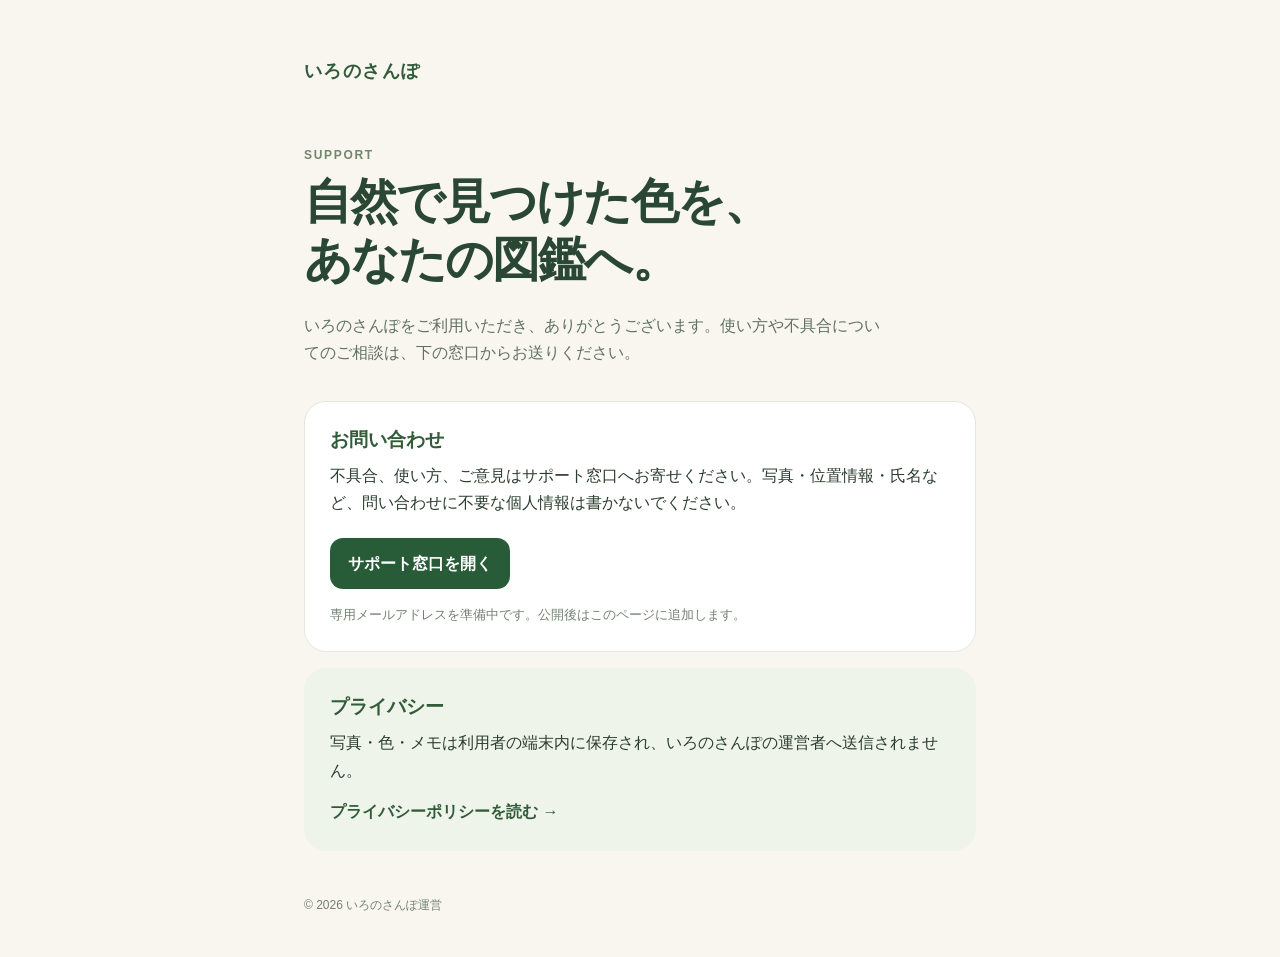
==== index.html @ 2a93d103 "feat: 公開サポートページを追加" ====
<!doctype html>
<html lang="ja">
  <head>
    <meta charset="utf-8">
    <meta name="viewport" content="width=device-width, initial-scale=1">
    <meta name="description" content="いろのさんぽのサポート窓口です。">
    <title>いろのさんぽ サポート</title>
    <link rel="stylesheet" href="style.css">
  </head>
  <body>
    <main class="page">
      <a class="brand" href="./">いろのさんぽ</a>
      <p class="eyebrow">SUPPORT</p>
      <h1>自然で見つけた色を、<br>あなたの図鑑へ。</h1>
      <p class="lead">いろのさんぽをご利用いただき、ありがとうございます。使い方や不具合についてのご相談は、下の窓口からお送りください。</p>

      <section class="card">
        <h2>お問い合わせ</h2>
        <p>不具合、使い方、ご意見はサポート窓口へお寄せください。写真・位置情報・氏名など、問い合わせに不要な個人情報は書かないでください。</p>
        <a class="button" href="https://github.com/BlackLuminor/iro-no-sanpo-support/issues/new/choose">サポート窓口を開く</a>
        <p class="note">専用メールアドレスを準備中です。公開後はこのページに追加します。</p>
      </section>

      <section class="card muted">
        <h2>プライバシー</h2>
        <p>写真・色・メモは利用者の端末内に保存され、いろのさんぽの運営者へ送信されません。</p>
        <a class="text-link" href="privacy.html">プライバシーポリシーを読む →</a>
      </section>

      <footer>© 2026 いろのさんぽ運営</footer>
    </main>
  </body>
</html>
---- style.css ----
:root { color: #2b3d2e; background: #f8f6ef; font-family: -apple-system, BlinkMacSystemFont, "Hiragino Sans", "Yu Gothic", sans-serif; line-height: 1.7; }
* { box-sizing: border-box; }
body { margin: 0; }
a { color: inherit; }
.page { margin: 0 auto; max-width: 720px; padding: 56px 24px 42px; }
.brand { color: #315b39; font-size: 18px; font-weight: 800; letter-spacing: .08em; text-decoration: none; }
.eyebrow { color: #71866e; font-size: 12px; font-weight: 800; letter-spacing: .14em; margin: 58px 0 8px; }
h1 { color: #294732; font-size: clamp(30px, 8vw, 48px); letter-spacing: -.04em; line-height: 1.2; margin: 0; }
.lead { color: #607260; font-size: 16px; margin: 24px 0 34px; max-width: 580px; }
.card { background: #fff; border: 1px solid #e2e9df; border-radius: 22px; margin-top: 16px; padding: 25px; }
.card.muted { background: #eef4e9; border-color: transparent; }
h2 { color: #315b39; font-size: 19px; line-height: 1.35; margin: 0 0 10px; }
p { margin: 0 0 14px; }
.button { background: #285c39; border-radius: 13px; color: #fff; display: inline-block; font-weight: 800; margin: 7px 0 15px; padding: 12px 18px; text-decoration: none; }
.text-link { color: #315b39; font-weight: 800; text-decoration: none; }
.note, .updated { color: #738172; font-size: 13px; margin-bottom: 0; }
.policy { max-width: 760px; }
.policy h1 { font-size: clamp(30px, 7vw, 43px); }
.policy section { border-top: 1px solid #dce5d8; margin-top: 29px; padding-top: 25px; }
.policy section p { color: #4f604f; }
footer { color: #738172; font-size: 12px; margin-top: 44px; }
@media (max-width: 480px) { .page { padding-top: 36px; } .eyebrow { margin-top: 42px; } .card { padding: 21px; } }
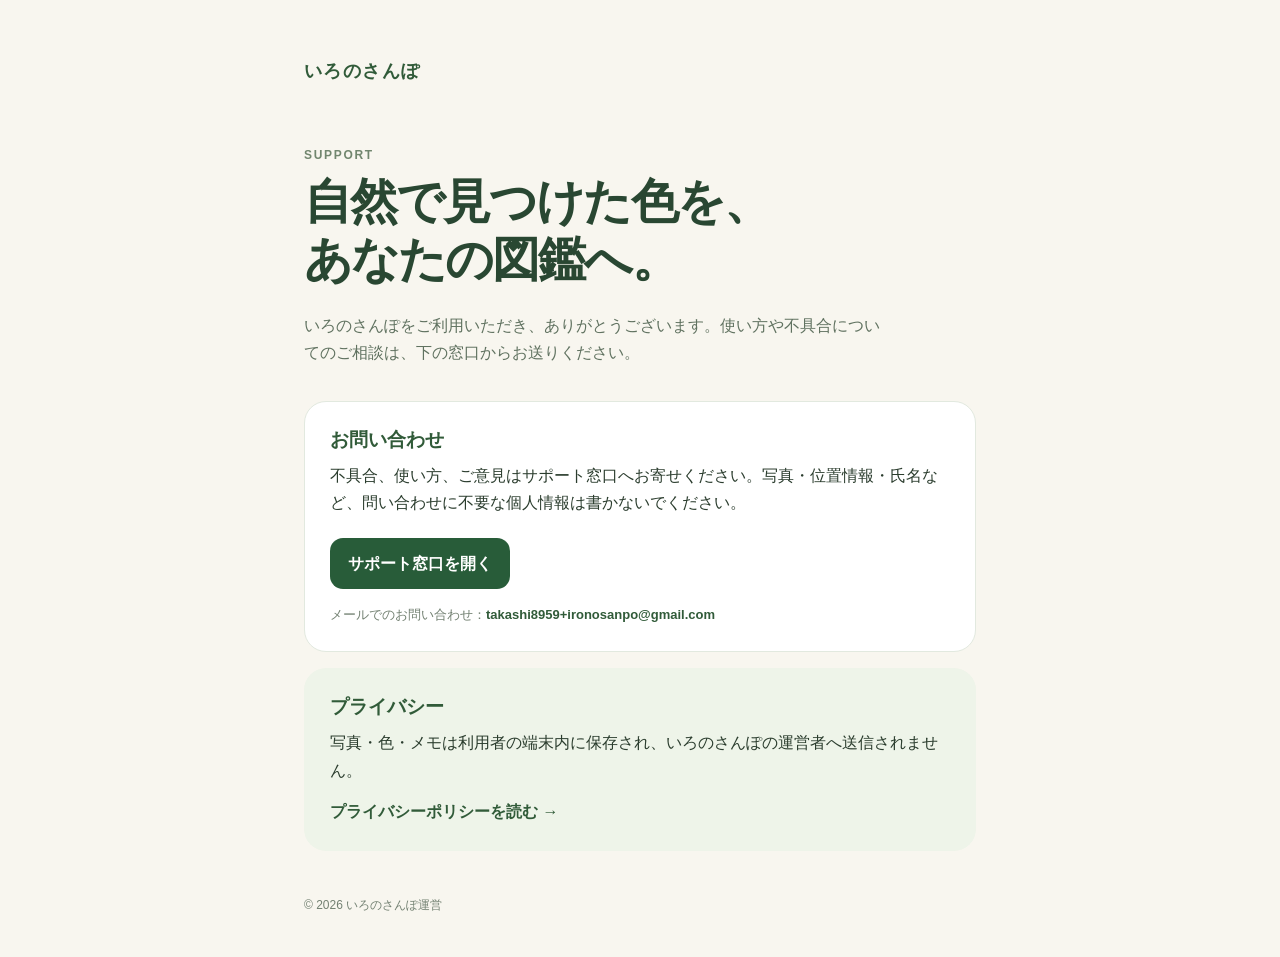
==== commit ba63bc6f: "feat: 専用サポートメールアドレスを掲載" ====
--- a/index.html
+++ b/index.html
@@ -18,7 +18,7 @@
         <h2>お問い合わせ</h2>
         <p>不具合、使い方、ご意見はサポート窓口へお寄せください。写真・位置情報・氏名など、問い合わせに不要な個人情報は書かないでください。</p>
         <a class="button" href="https://github.com/BlackLuminor/iro-no-sanpo-support/issues/new/choose">サポート窓口を開く</a>
-        <p class="note">専用メールアドレスを準備中です。公開後はこのページに追加します。</p>
+        <p class="note">メールでのお問い合わせ：<a class="text-link" href="mailto:takashi8959+ironosanpo@gmail.com">takashi8959+ironosanpo@gmail.com</a></p>
       </section>
 
       <section class="card muted">
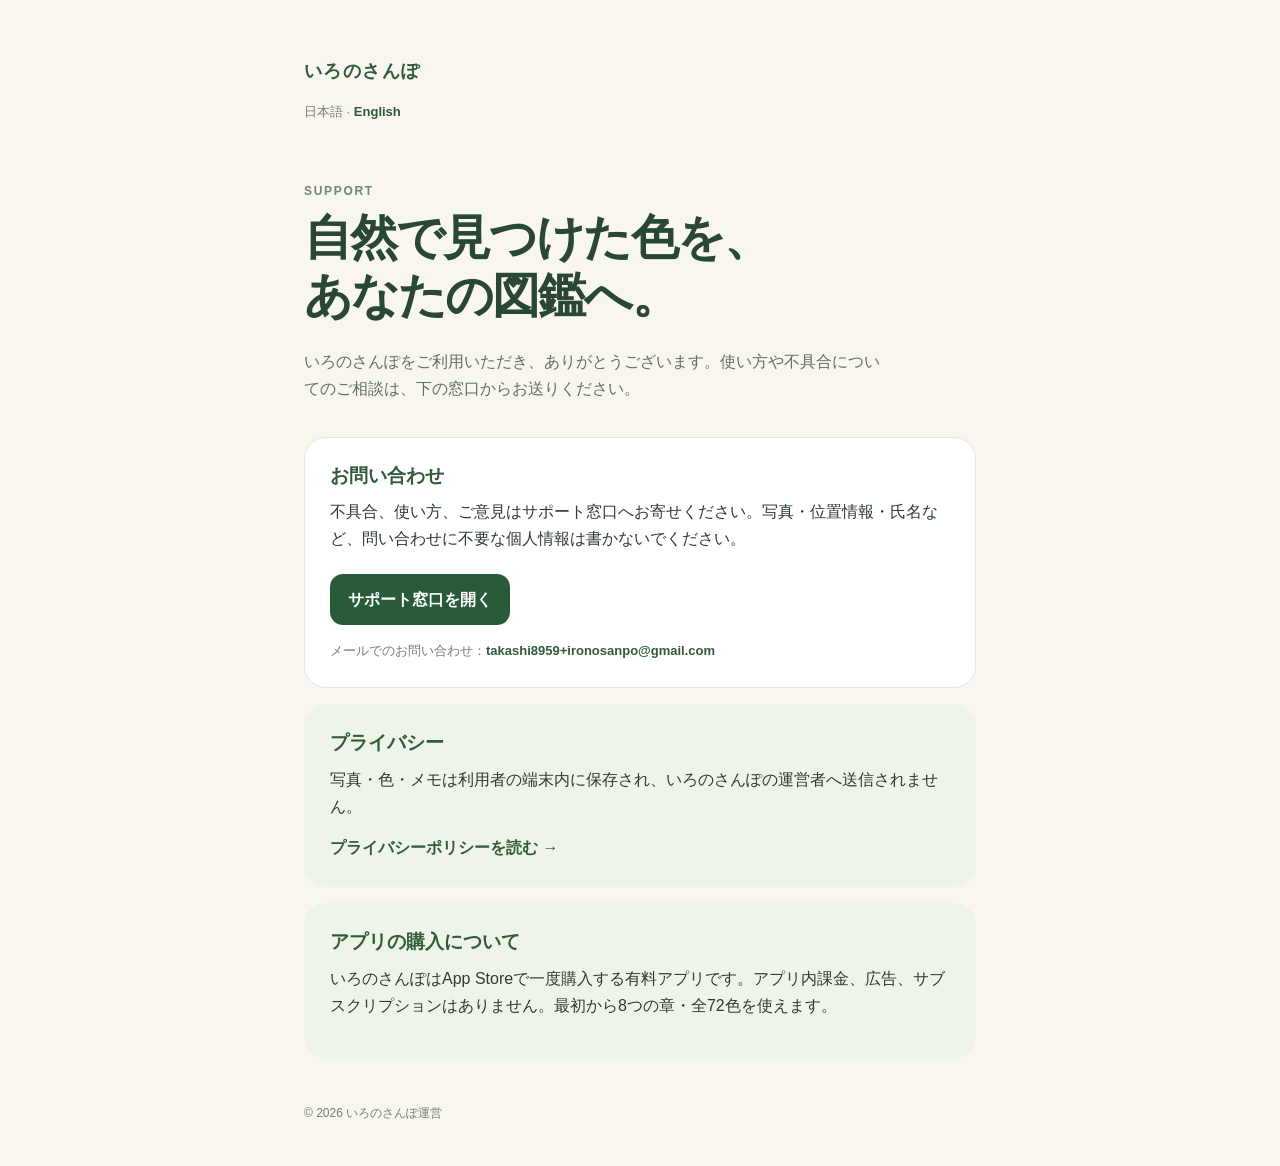
==== commit adbd98df: "docs: localize paid app support pages" ====
--- a/index.html
+++ b/index.html
@@ -10,6 +10,7 @@
   <body>
     <main class="page">
       <a class="brand" href="./">いろのさんぽ</a>
+      <p class="language"><span aria-current="page">日本語</span> · <a href="en/">English</a></p>
       <p class="eyebrow">SUPPORT</p>
       <h1>自然で見つけた色を、<br>あなたの図鑑へ。</h1>
       <p class="lead">いろのさんぽをご利用いただき、ありがとうございます。使い方や不具合についてのご相談は、下の窓口からお送りください。</p>
@@ -27,6 +28,11 @@
         <a class="text-link" href="privacy.html">プライバシーポリシーを読む →</a>
       </section>
 
+      <section class="card muted">
+        <h2>アプリの購入について</h2>
+        <p>いろのさんぽはApp Storeで一度購入する有料アプリです。アプリ内課金、広告、サブスクリプションはありません。最初から8つの章・全72色を使えます。</p>
+      </section>
+
       <footer>© 2026 いろのさんぽ運営</footer>
     </main>
   </body>
--- a/style.css
+++ b/style.css
@@ -4,6 +4,8 @@
 a { color: inherit; }
 .page { margin: 0 auto; max-width: 720px; padding: 56px 24px 42px; }
 .brand { color: #315b39; font-size: 18px; font-weight: 800; letter-spacing: .08em; text-decoration: none; }
+.language { color: #738172; font-size: 13px; margin: 14px 0 0; }
+.language a { color: #315b39; font-weight: 800; text-decoration: none; }
 .eyebrow { color: #71866e; font-size: 12px; font-weight: 800; letter-spacing: .14em; margin: 58px 0 8px; }
 h1 { color: #294732; font-size: clamp(30px, 8vw, 48px); letter-spacing: -.04em; line-height: 1.2; margin: 0; }
 .lead { color: #607260; font-size: 16px; margin: 24px 0 34px; max-width: 580px; }
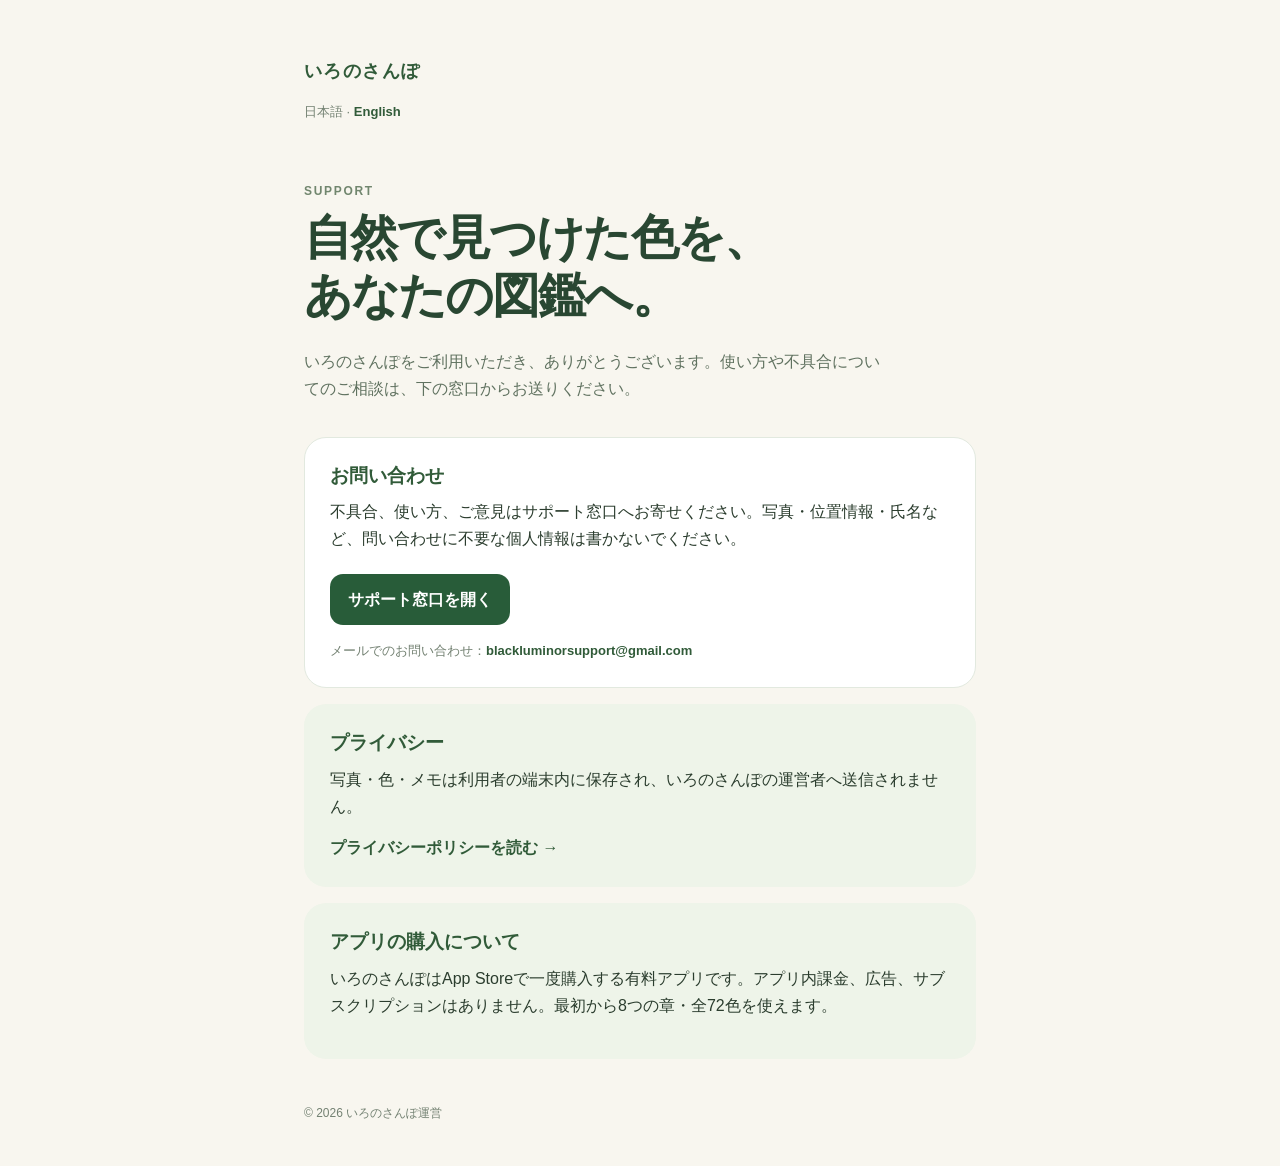
==== commit 3b278ac2: "feat: サポートメールアドレスを blackluminorsupport@gmail.com に変更 Co-Authored-By: Claude Opus 5.5 <noreply@anthro" ====
--- a/index.html
+++ b/index.html
@@ -19,7 +19,7 @@
         <h2>お問い合わせ</h2>
         <p>不具合、使い方、ご意見はサポート窓口へお寄せください。写真・位置情報・氏名など、問い合わせに不要な個人情報は書かないでください。</p>
         <a class="button" href="https://github.com/BlackLuminor/iro-no-sanpo-support/issues/new/choose">サポート窓口を開く</a>
-        <p class="note">メールでのお問い合わせ：<a class="text-link" href="mailto:takashi8959+ironosanpo@gmail.com">takashi8959+ironosanpo@gmail.com</a></p>
+        <p class="note">メールでのお問い合わせ：<a class="text-link" href="mailto:blackluminorsupport@gmail.com">blackluminorsupport@gmail.com</a></p>
       </section>
 
       <section class="card muted">
